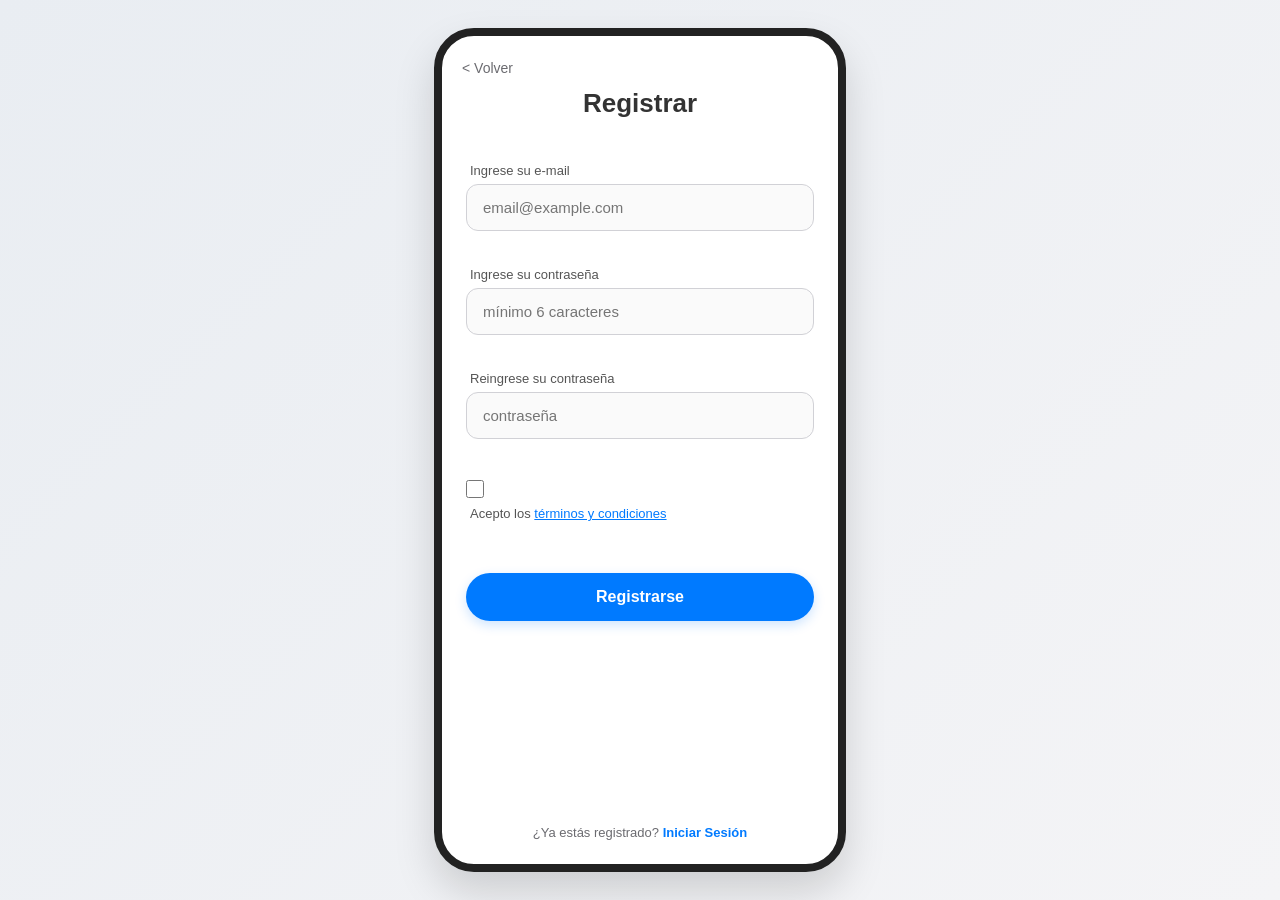
==== register.html @ 9a08e593 "feat: autenticación - login, registro, recuperación de contraseña y OTP" ====
<!DOCTYPE html>
<html lang="es">
<head>
    <meta charset="UTF-8">
    <meta name="viewport" content="width=device-width, initial-scale=1.0">
    <title>Registrarse</title>
    <link rel="stylesheet" href="css/styles.css">
</head>
<body data-page="register">
    <main class="mobile-auth-container">
        <div id="flash" class="flash-banner" role="status" aria-live="polite"></div>

        <section class="auth-screen">
            <header class="screen-header">
                <a href="index.html" class="btn-back">&lt; Volver</a>
                <h2>Registrar</h2>
            </header>

            <div class="form-container">
                <p id="form-message" class="form-message" role="alert" hidden></p>

                <form id="register-form" novalidate>
                    <div class="input-group">
                        <label for="reg-email">Ingrese su e-mail</label>
                        <input type="email" id="reg-email" name="reg-email"
                               placeholder="email@example.com" autocomplete="email" required>
                        <small class="field-error" aria-live="polite"></small>
                    </div>

                    <div class="input-group">
                        <label for="reg-pass">Ingrese su contraseña</label>
                        <input type="password" id="reg-pass" name="reg-pass"
                               placeholder="mínimo 6 caracteres" autocomplete="new-password" required>
                        <small class="field-error" aria-live="polite"></small>
                    </div>

                    <div class="input-group">
                        <label for="reg-pass-confirm">Reingrese su contraseña</label>
                        <input type="password" id="reg-pass-confirm" name="reg-pass-confirm"
                               placeholder="contraseña" autocomplete="new-password" required>
                        <small class="field-error" aria-live="polite"></small>
                    </div>

                    <div class="input-group checkbox-group">
                        <input type="checkbox" id="reg-terms" name="reg-terms">
                        <label for="reg-terms">Acepto los <a href="#">términos y condiciones</a></label>
                        <small class="field-error" aria-live="polite"></small>
                    </div>

                    <button type="submit" class="btn-primary">Registrarse</button>
                </form>

                <footer class="form-footer">
                    <p>¿Ya estás registrado? <a href="index.html">Iniciar Sesión</a></p>
                </footer>
            </div>
        </section>
    </main>

    <script src="js/auth.js"></script>
    <script src="js/validate.js"></script>
    <script src="js/app.js"></script>
</body>
</html>
---- css/styles.css ----
/* ==========================================================================
   1. VARIABLES Y RESETEO
   ========================================================================== */
:root {
    --color-primary: #007aff;
    --color-primary-dark: #0062cc;
    --color-danger: #ff3b30;
    --color-danger-dark: #d9382f;
    --color-success: #34c759;
    --color-bg: #f4f4f6;
    --color-surface: #ffffff;
    --color-border: #d1d1d6;
    --color-text: #333333;
    --color-text-muted: #6b6b70;
    --color-input-bg: #fafafa;
    --radius-input: 12px;
    --radius-pill: 25px;
    --font: 'Segoe UI', Tahoma, Geneva, Verdana, sans-serif;
}

* {
    box-sizing: border-box;
    margin: 0;
    padding: 0;
    font-family: var(--font);
}

body {
    background: linear-gradient(135deg, #e9edf2 0%, #f4f4f6 100%);
    display: flex;
    justify-content: center;
    align-items: center;
    min-height: 100vh;
    color: var(--color-text);
}

/* ==========================================================================
   2. CONTENEDOR MÓVIL
   ========================================================================== */
.mobile-auth-container {
    width: 100%;
    max-width: 412px;
    height: min(844px, 100dvh);
    background-color: var(--color-surface);
    border: 8px solid #222;
    border-radius: 40px;
    overflow: hidden;
    position: relative;
    box-shadow: 0 20px 40px rgba(0, 0, 0, 0.15);
    display: flex;
    flex-direction: column;
}

.auth-screen {
    width: 100%;
    height: 100%;
    display: flex;
    flex-direction: column;
    overflow-y: auto;
}

/* ==========================================================================
   3. CABECERAS Y NAVEGACIÓN
   ========================================================================== */
.screen-header {
    padding: 24px 20px 10px 20px;
    display: flex;
    flex-direction: column;
    gap: 12px;
}

.btn-back {
    color: var(--color-text-muted);
    text-decoration: none;
    font-size: 14px;
    font-weight: 500;
    align-self: flex-start;
    transition: color 0.2s;
}

.btn-back:hover {
    color: var(--color-text);
}

h2 {
    font-size: 26px;
    font-weight: 600;
    text-align: center;
    margin-bottom: 10px;
}

.instruction-text {
    font-size: 14px;
    color: var(--color-text-muted);
    text-align: center;
    line-height: 1.5;
    margin-bottom: 24px;
    padding: 0 10px;
}

/* ==========================================================================
   4. HERO DEL LOGIN (gradiente, sin imagen externa)
   ========================================================================== */
.hero-header {
    width: 100%;
    height: 35%;
    background: linear-gradient(160deg, #2563eb 0%, #0ea5e9 55%, #06b6d4 100%);
    position: relative;
}

.hero-overlay {
    position: absolute;
    inset: 0;
    background: rgba(0, 0, 0, 0.35);
    display: flex;
    flex-direction: column;
    justify-content: center;
    align-items: center;
    padding: 20px;
    text-align: center;
    color: #ffffff;
}

.hero-overlay h1 {
    font-size: 22px;
    margin-bottom: 6px;
}

.hero-overlay p {
    font-size: 15px;
    opacity: 0.9;
}

/* ==========================================================================
   5. FORMULARIOS E INPUTS
   ========================================================================== */
.form-container {
    padding: 24px 24px;
    display: flex;
    flex-direction: column;
    flex-grow: 1;
}

form {
    display: flex;
    flex-direction: column;
    gap: 18px;
    width: 100%;
}

.input-group {
    display: flex;
    flex-direction: column;
    gap: 6px;
}

.input-group label {
    font-size: 13px;
    font-weight: 500;
    color: #555;
    padding-left: 4px;
}

.input-group input {
    width: 100%;
    padding: 14px 16px;
    border: 1.5px solid var(--color-border);
    border-radius: var(--radius-input);
    font-size: 15px;
    background-color: var(--color-input-bg);
    transition: border-color 0.2s, box-shadow 0.2s;
}

.input-group input:focus {
    outline: none;
    border-color: var(--color-primary);
    background-color: #fff;
    box-shadow: 0 0 0 3px rgba(0, 122, 255, 0.15);
}

.input-group.has-error input {
    border-color: var(--color-danger);
    background-color: #fff5f5;
}

.input-group.has-error input:focus {
    box-shadow: 0 0 0 3px rgba(255, 59, 48, 0.15);
}

.field-error {
    min-height: 1em;
    font-size: 12px;
    color: var(--color-danger);
    padding-left: 4px;
}

.forgot-password-link {
    font-size: 11px;
    color: var(--color-primary);
    text-decoration: none;
    align-self: flex-end;
    margin-top: 4px;
}

.forgot-password-link:hover {
    text-decoration: underline;
}

.checkbox-group {
    display: flex;
    align-items: flex-start;
    gap: 8px;
    font-size: 13px;
    margin: 4px 0;
}

.checkbox-group input[type="checkbox"] {
    width: 18px;
    height: 18px;
    accent-color: var(--color-primary);
    margin-top: 1px;
    flex-shrink: 0;
}

.checkbox-group a {
    color: var(--color-primary);
}

.checkbox-group.has-error {
    color: var(--color-danger);
}

/* ==========================================================================
   6. MENSAJES DE FORMULARIO Y FLASH
   ========================================================================== */
.form-message {
    display: block;
    padding: 10px 14px;
    border-radius: 10px;
    font-size: 13px;
    line-height: 1.4;
    margin-bottom: 14px;
}

.form-message[hidden] {
    display: none;
}

.form-message--success {
    background-color: #e8f9ee;
    color: #1a7a3a;
    border: 1px solid #bfe9cd;
}

.form-message--error {
    background-color: #fdecec;
    color: #a01812;
    border: 1px solid #f5c6c6;
}

.form-message--notice {
    background-color: #eef4ff;
    color: #1d4ed8;
    border: 1px solid #c7d8ff;
}

.flash-banner {
    position: absolute;
    top: 16px;
    left: 16px;
    right: 16px;
    z-index: 10;
    padding: 12px 16px;
    border-radius: 12px;
    background-color: #1b1b1f;
    color: #ffffff;
    font-size: 13px;
    line-height: 1.4;
    text-align: center;
    opacity: 0;
    transform: translateY(-12px);
    pointer-events: none;
    transition: opacity 0.3s, transform 0.3s;
    box-shadow: 0 8px 20px rgba(0, 0, 0, 0.25);
}

.flash-banner.show {
    opacity: 1;
    transform: translateY(0);
}

/* ==========================================================================
   7. AVISO DEL MOCK (ayuda para probar el prototipo)
   ========================================================================== */
.mock-hint {
    margin-top: 16px;
    font-size: 12px;
    color: var(--color-text-muted);
    text-align: center;
    background-color: var(--color-bg);
    border: 1px dashed var(--color-border);
    border-radius: 10px;
    padding: 8px 12px;
}

.mock-hint code {
    background-color: #fff;
    border: 1px solid var(--color-border);
    border-radius: 4px;
    padding: 1px 5px;
    font-size: 12px;
}

/* ==========================================================================
   8. BOTONES
   ========================================================================== */
.btn-primary {
    width: 100%;
    padding: 15px;
    background-color: var(--color-primary);
    color: #fff;
    border: none;
    border-radius: var(--radius-pill);
    font-size: 16px;
    font-weight: 600;
    cursor: pointer;
    box-shadow: 0 4px 12px rgba(0, 122, 255, 0.2);
    margin-top: 10px;
    transition: background-color 0.2s, transform 0.1s;
}

.btn-primary:hover {
    background-color: var(--color-primary-dark);
}

.btn-primary:active {
    transform: scale(0.98);
}

.btn-danger {
    width: 100%;
    padding: 14px;
    background-color: var(--color-danger);
    color: #fff;
    border: none;
    border-radius: var(--radius-pill);
    font-size: 15px;
    font-weight: 600;
    cursor: pointer;
    transition: background-color 0.2s;
}

.btn-danger:hover {
    background-color: var(--color-danger-dark);
}

.form-footer {
    margin-top: auto;
    padding-top: 24px;
    text-align: center;
    font-size: 13px;
    color: var(--color-text-muted);
}

.form-footer a,
.btn-link {
    color: var(--color-primary);
    text-decoration: none;
    font-weight: 600;
}

.form-footer a:hover,
.btn-link:hover {
    text-decoration: underline;
}

/* ==========================================================================
   9. CÓDIGO OTP
   ========================================================================== */
.otp-inputs {
    display: flex;
    justify-content: center;
    align-items: center;
    gap: 8px;
}

.otp-inputs input {
    width: 45px;
    height: 48px;
    text-align: center;
    font-size: 18px;
    font-weight: 600;
    border: 1.5px solid var(--color-border);
    border-radius: 10px;
    background-color: var(--color-input-bg);
    transition: border-color 0.2s, box-shadow 0.2s;
}

.otp-inputs input:focus {
    outline: none;
    border-color: var(--color-primary);
    background-color: #fff;
    box-shadow: 0 0 0 3px rgba(0, 122, 255, 0.15);
}

.otp-divider {
    font-size: 20px;
    color: #8e8e93;
    font-weight: bold;
    padding: 0 2px;
}

/* ==========================================================================
   10. DASHBOARD (placeholder)
   ========================================================================== */
.dashboard-header h2 {
    margin: 0;
}

.dashboard-body {
    padding: 24px;
    flex-grow: 1;
    display: flex;
    flex-direction: column;
    justify-content: center;
    align-items: center;
    gap: 20px;
}

.placeholder-card {
    width: 100%;
    border: 2px dashed var(--color-border);
    border-radius: 20px;
    padding: 40px 24px;
    text-align: center;
    background-color: var(--color-bg);
}

.placeholder-icon {
    width: 64px;
    height: 64px;
    margin: 0 auto 18px;
    border-radius: 50%;
    background: linear-gradient(160deg, #2563eb 0%, #06b6d4 100%);
    opacity: 0.85;
}

.placeholder-card p {
    font-size: 16px;
    font-weight: 600;
    color: var(--color-text);
}

.placeholder-sub {
    margin-top: 6px;
    font-size: 13px;
    font-weight: 400;
    color: var(--color-text-muted);
}

.dashboard-email {
    margin-top: 0;
}

/* ==========================================================================
   11. RESPONSIVE (pantallas reales)
   ========================================================================== */
@media (max-width: 428px) {
    .mobile-auth-container {
        border: none;
        border-radius: 0;
        max-width: none;
        box-shadow: none;
    }
}
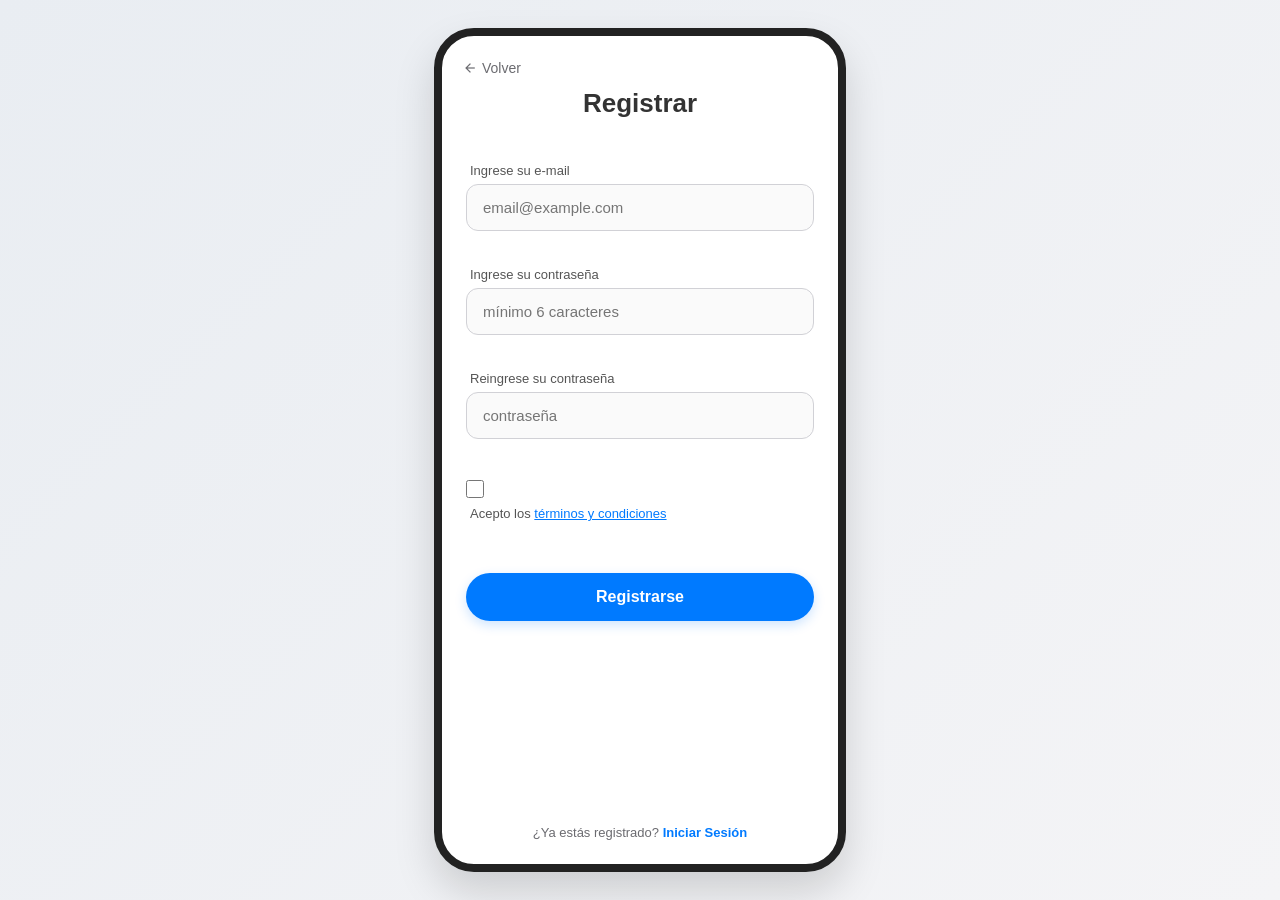
==== commit be8dffd6: "feat: Mesa de Ayuda - listado, detalle, creación y edición de tickets" ====
--- a/register.html
+++ b/register.html
@@ -4,6 +4,9 @@
     <meta charset="UTF-8">
     <meta name="viewport" content="width=device-width, initial-scale=1.0">
     <title>Registrarse</title>
+    <link rel="preconnect" href="https://fonts.googleapis.com">
+    <link rel="preconnect" href="https://fonts.gstatic.com" crossorigin>
+    <link rel="stylesheet" href="https://fonts.googleapis.com/css2?family=Material+Symbols+Outlined:opsz,wght,FILL,GRAD@20..48,100..700,0..1,-50..200&display=swap">
     <link rel="stylesheet" href="css/styles.css">
 </head>
 <body data-page="register">
@@ -12,7 +15,7 @@
 
         <section class="auth-screen">
             <header class="screen-header">
-                <a href="index.html" class="btn-back">&lt; Volver</a>
+                <a href="index.html" class="btn-back"><span class="material-symbols-outlined" aria-hidden="true">arrow_back</span>Volver</a>
                 <h2>Registrar</h2>
             </header>
 
--- a/css/styles.css
+++ b/css/styles.css
@@ -57,6 +57,12 @@
     display: flex;
     flex-direction: column;
     overflow-y: auto;
+    scrollbar-width: none;
+    -ms-overflow-style: none;
+}
+
+.auth-screen::-webkit-scrollbar {
+    display: none;
 }
 
 /* ==========================================================================
@@ -75,6 +81,9 @@
     font-size: 14px;
     font-weight: 500;
     align-self: flex-start;
+    display: inline-flex;
+    align-items: center;
+    gap: 4px;
     transition: color 0.2s;
 }
 
@@ -104,7 +113,7 @@
 .hero-header {
     width: 100%;
     height: 35%;
-    background: linear-gradient(160deg, #2563eb 0%, #0ea5e9 55%, #06b6d4 100%);
+    background: url("../public/landing.png") center / cover no-repeat, #2563eb;
     position: relative;
 }
 
@@ -185,6 +194,32 @@
 
 .input-group.has-error input:focus {
     box-shadow: 0 0 0 3px rgba(255, 59, 48, 0.15);
+}
+
+/* Áreas de texto (textareas) */
+.input-group textarea,
+.input-group textarea[rows] {
+    width: 100%;
+    padding: 12px 14px;
+    border: 1.5px solid var(--color-border);
+    border-radius: var(--radius-input);
+    font-size: 14px;
+    background-color: var(--color-input-bg);
+    font-family: inherit;
+    resize: none;
+    transition: border-color 0.2s, box-shadow 0.2s;
+}
+
+.input-group textarea:focus {
+    outline: none;
+    border-color: var(--color-primary);
+    background-color: #fff;
+    box-shadow: 0 0 0 3px rgba(0, 122, 255, 0.15);
+}
+
+.input-group.has-error textarea {
+    border-color: var(--color-danger);
+    background-color: #fff5f5;
 }
 
 .field-error {
@@ -411,59 +446,455 @@
 }
 
 /* ==========================================================================
-   10. DASHBOARD (placeholder)
-   ========================================================================== */
-.dashboard-header h2 {
+   10. ICONOS MATERIAL SYMBOLS
+   ========================================================================== */
+.material-symbols-outlined {
+    font-family: 'Material Symbols Outlined';
+    font-weight: normal;
+    font-style: normal;
+    line-height: 1;
+    letter-spacing: normal;
+    text-transform: none;
+    display: inline-block;
+    white-space: nowrap;
+    word-wrap: normal;
+    direction: ltr;
+    -webkit-font-smoothing: antialiased;
+    font-size: 20px;
+    vertical-align: middle;
+    flex-shrink: 0;
+}
+
+.btn-back .material-symbols-outlined {
+    font-size: 16px;
+}
+
+/* ==========================================================================
+   11. PORTAL MESA DE AYUDA
+   ========================================================================== */
+
+/* Cabecera alineada horizontalmente con avatar de usuario */
+.row-header {
+    flex-direction: row !important;
+    justify-content: space-between;
+    align-items: center;
+}
+
+.page-title {
+    font-size: 20px;
+    font-weight: 600;
     margin: 0;
 }
 
-.dashboard-body {
-    padding: 24px;
-    flex-grow: 1;
+.user-avatar-icon {
+    width: 36px;
+    height: 36px;
+    display: flex;
+    justify-content: center;
+    align-items: center;
+    border-radius: 50%;
+    background-color: var(--color-bg);
+    border: 1px solid var(--color-border);
+    color: var(--color-text-muted);
+    font-family: inherit;
+    cursor: pointer;
+    transition: background-color 0.2s, color 0.2s;
+}
+
+.user-avatar-icon:hover {
+    background-color: #e5e5ea;
+    color: var(--color-text);
+}
+
+/* Contenedor del avatar y su menú desplegable */
+.header-actions {
+    position: relative;
+    display: flex;
+    align-items: center;
+}
+
+.user-menu {
+    position: absolute;
+    top: calc(100% + 10px);
+    right: 0;
+    min-width: 200px;
+    background-color: #fff;
+    border: 1.5px solid var(--color-border);
+    border-radius: 12px;
+    box-shadow: 0 8px 24px rgba(0, 0, 0, 0.12);
+    padding: 8px;
+    z-index: 20;
     display: flex;
     flex-direction: column;
+    gap: 4px;
+}
+
+.user-menu[hidden] {
+    display: none;
+}
+
+.user-menu-email {
+    font-size: 12px;
+    color: var(--color-text-muted);
+    padding: 6px 10px;
+    word-break: break-all;
+    text-align: center;
+}
+
+.user-menu-item {
+    display: inline-flex;
+    align-items: center;
+    justify-content: flex-start;
+    gap: 8px;
+    width: 100%;
+    padding: 10px 12px;
+    border: none;
+    border-radius: 8px;
+    background: none;
+    color: var(--color-danger);
+    font-size: 14px;
+    font-weight: 600;
+    font-family: inherit;
+    cursor: pointer;
+    transition: background-color 0.2s;
+}
+
+.user-menu-item:hover {
+    background-color: #ffeef0;
+}
+
+.user-menu-item .material-symbols-outlined {
+    font-size: 18px;
+}
+
+/* Caja de bienvenida superior */
+.welcome-box {
+    text-align: center;
+    margin-bottom: 24px;
+}
+
+.welcome-box h2 {
+    font-size: 20px;
+    margin-bottom: 4px;
+}
+
+.sub-text {
+    font-size: 13px;
+    color: var(--color-text-muted);
+    margin-bottom: 16px;
+}
+
+/* Botón de acción contorneado */
+.btn-outline-action {
+    display: inline-flex;
+    align-items: center;
     justify-content: center;
-    align-items: center;
-    gap: 20px;
-}
-
-.placeholder-card {
-    width: 100%;
-    border: 2px dashed var(--color-border);
-    border-radius: 20px;
-    padding: 40px 24px;
-    text-align: center;
+    gap: 6px;
+    padding: 10px 28px;
+    border: 1.5px solid var(--color-primary);
+    background-color: #fff;
+    color: var(--color-primary);
+    border-radius: var(--radius-pill);
+    text-decoration: none;
+    font-size: 14px;
+    font-weight: 600;
+    transition: background-color 0.2s, color 0.2s;
+}
+
+.btn-outline-action:hover {
+    background-color: var(--color-primary);
+    color: #fff;
+}
+
+/* Sección de listado */
+.tickets-section {
+    display: flex;
+    flex-direction: column;
+    gap: 12px;
+}
+
+.section-title-bar {
+    display: flex;
+    justify-content: space-between;
+    align-items: center;
+    gap: 8px;
+    border-bottom: 1px solid var(--color-border);
+    padding-bottom: 6px;
+}
+
+.section-title-bar h3 {
+    font-size: 16px;
+    font-weight: 600;
+}
+
+.ticket-filter {
+    padding: 6px 10px;
+    border: 1.5px solid var(--color-border);
+    border-radius: 8px;
+    font-size: 13px;
+    background-color: var(--color-input-bg);
+    color: var(--color-text);
+    font-family: inherit;
+    cursor: pointer;
+}
+
+.ticket-filter:focus {
+    outline: none;
+    border-color: var(--color-primary);
+}
+
+.tickets-list {
+    display: flex;
+    flex-direction: column;
+    gap: 12px;
+}
+
+/* Estado vacío */
+.empty-state {
+    text-align: center;
+    color: var(--color-text-muted);
+    font-size: 14px;
+    padding: 32px 16px;
+    border: 1.5px dashed var(--color-border);
+    border-radius: 14px;
+}
+
+/* Tarjetas del listado */
+.ticket-card {
+    display: block;
+    text-decoration: none;
+    color: inherit;
+    border: 1.5px solid #b3b3ba;
+    border-left: 4px solid transparent;
+    border-radius: 14px;
+    padding: 14px;
+    background-color: #fff;
+    transition: box-shadow 0.2s, transform 0.1s;
+}
+
+.ticket-card:hover {
+    box-shadow: 0 4px 12px rgba(0, 0, 0, 0.08);
+}
+
+.ticket-card:focus-visible {
+    outline: 2px solid var(--color-primary);
+    outline-offset: 2px;
+}
+
+.ticket-card.status--pending {
+    border-left-color: #f59e0b;
+}
+
+.ticket-card.status--in-progress {
+    border-left-color: #3b82f6;
+}
+
+.ticket-card.status--resolved {
+    border-left-color: #22c55e;
+}
+
+.ticket-card.status--canceled {
+    border-left-color: #ef4444;
+}
+
+.ticket-id {
+    font-size: 13px;
+    font-weight: 600;
+    color: #555;
+    margin-bottom: 4px;
+}
+
+.ticket-desc {
+    font-size: 13px;
+    color: #333;
+    line-height: 1.4;
+    margin-bottom: 4px;
+}
+
+.ticket-date {
+    font-size: 11px;
+    color: #8e8e93;
+}
+
+.ticket-status-label {
+    font-size: 12px;
+    font-weight: 500;
+    margin-top: 8px;
+}
+
+/* Chips de estado (ícono + texto, con color propio) */
+.status-chip {
+    display: inline-flex;
+    align-items: center;
+    gap: 4px;
+    font-size: 12px;
+    font-weight: 600;
+    padding: 3px 10px;
+    border-radius: 999px;
     background-color: var(--color-bg);
-}
-
-.placeholder-icon {
-    width: 64px;
-    height: 64px;
-    margin: 0 auto 18px;
-    border-radius: 50%;
-    background: linear-gradient(160deg, #2563eb 0%, #06b6d4 100%);
-    opacity: 0.85;
-}
-
-.placeholder-card p {
-    font-size: 16px;
-    font-weight: 600;
-    color: var(--color-text);
-}
-
-.placeholder-sub {
-    margin-top: 6px;
-    font-size: 13px;
-    font-weight: 400;
-    color: var(--color-text-muted);
-}
-
-.dashboard-email {
-    margin-top: 0;
-}
-
-/* ==========================================================================
-   11. RESPONSIVE (pantallas reales)
+    color: var(--color-text-muted);
+}
+
+.status-chip .material-symbols-outlined {
+    font-size: 15px;
+}
+
+.status-chip.status--pending {
+    color: #b45309;
+    background-color: #fef3c7;
+}
+
+.status-chip.status--in-progress {
+    color: #1d4ed8;
+    background-color: #dbeafe;
+}
+
+.status-chip.status--resolved {
+    color: #166534;
+    background-color: #dcfce7;
+}
+
+.status-chip.status--canceled {
+    color: #991b1b;
+    background-color: #fee2e2;
+}
+
+/* Vista de detalle */
+.ticket-detail-view {
+    border: 1.5px solid #c7c7cc;
+    border-radius: 16px;
+    padding: 16px;
+    background-color: #fff;
+    margin-bottom: auto;
+}
+
+.detail-meta-id {
+    font-size: 12px;
+    color: var(--color-text-muted);
+}
+
+.detail-title {
+    font-size: 18px;
+    font-weight: 600;
+    margin: 6px 0 10px 0;
+}
+
+.detail-body-text {
+    font-size: 13px;
+    line-height: 1.5;
+    color: #333;
+    font-style: italic;
+    white-space: pre-line;
+}
+
+.divider {
+    border: 0;
+    border-top: 1px solid var(--color-border);
+    margin: 14px 0;
+}
+
+.detail-info-row {
+    font-size: 13px;
+    margin-bottom: 6px;
+    display: flex;
+    align-items: center;
+    gap: 6px;
+}
+
+/* Botonera inferior doble */
+.button-split-row {
+    display: grid;
+    grid-template-columns: 1fr 1fr;
+    gap: 12px;
+    margin-top: 20px;
+}
+
+.button-split-row.full {
+    grid-template-columns: 1fr;
+}
+
+.btn-danger-outline {
+    display: inline-flex;
+    align-items: center;
+    justify-content: center;
+    gap: 6px;
+    padding: 12px;
+    background-color: #ffeef0;
+    border: 1.5px solid var(--color-danger);
+    color: var(--color-danger);
+    border-radius: 12px;
+    font-weight: 600;
+    font-size: 13px;
+    font-family: inherit;
+    cursor: pointer;
+    transition: background-color 0.2s, color 0.2s;
+}
+
+.btn-danger-outline:hover {
+    background-color: var(--color-danger);
+    color: #fff;
+}
+
+.btn-primary-small {
+    display: inline-flex;
+    align-items: center;
+    justify-content: center;
+    gap: 6px;
+    padding: 12px;
+    background-color: var(--color-primary);
+    color: #fff;
+    border: none;
+    border-radius: 12px;
+    font-weight: 600;
+    font-size: 13px;
+    font-family: inherit;
+    text-align: center;
+    text-decoration: none;
+    cursor: pointer;
+    transition: background-color 0.2s;
+}
+
+.btn-primary-small:hover {
+    background-color: var(--color-primary-dark);
+}
+
+/* Previsualización fija al agregar detalles */
+.ticket-preview-box {
+    border: 1.5px solid #c7c7cc;
+    border-radius: 12px;
+    padding: 12px;
+    background-color: #fcfcfc;
+    margin-bottom: 18px;
+}
+
+.preview-id {
+    font-size: 11px;
+    color: var(--color-text-muted);
+}
+
+.preview-title {
+    font-size: 14px;
+    font-weight: 600;
+    margin: 2px 0;
+}
+
+.preview-snippet {
+    font-size: 12px;
+    color: #555;
+    white-space: pre-line;
+}
+
+/* Alineaciones utilitarias */
+.left-align {
+    text-align: left !important;
+}
+
+.margin-top-auto {
+    margin-top: auto;
+}
+
+/* ==========================================================================
+   12. RESPONSIVE (pantallas reales)
    ========================================================================== */
 @media (max-width: 428px) {
     .mobile-auth-container {
